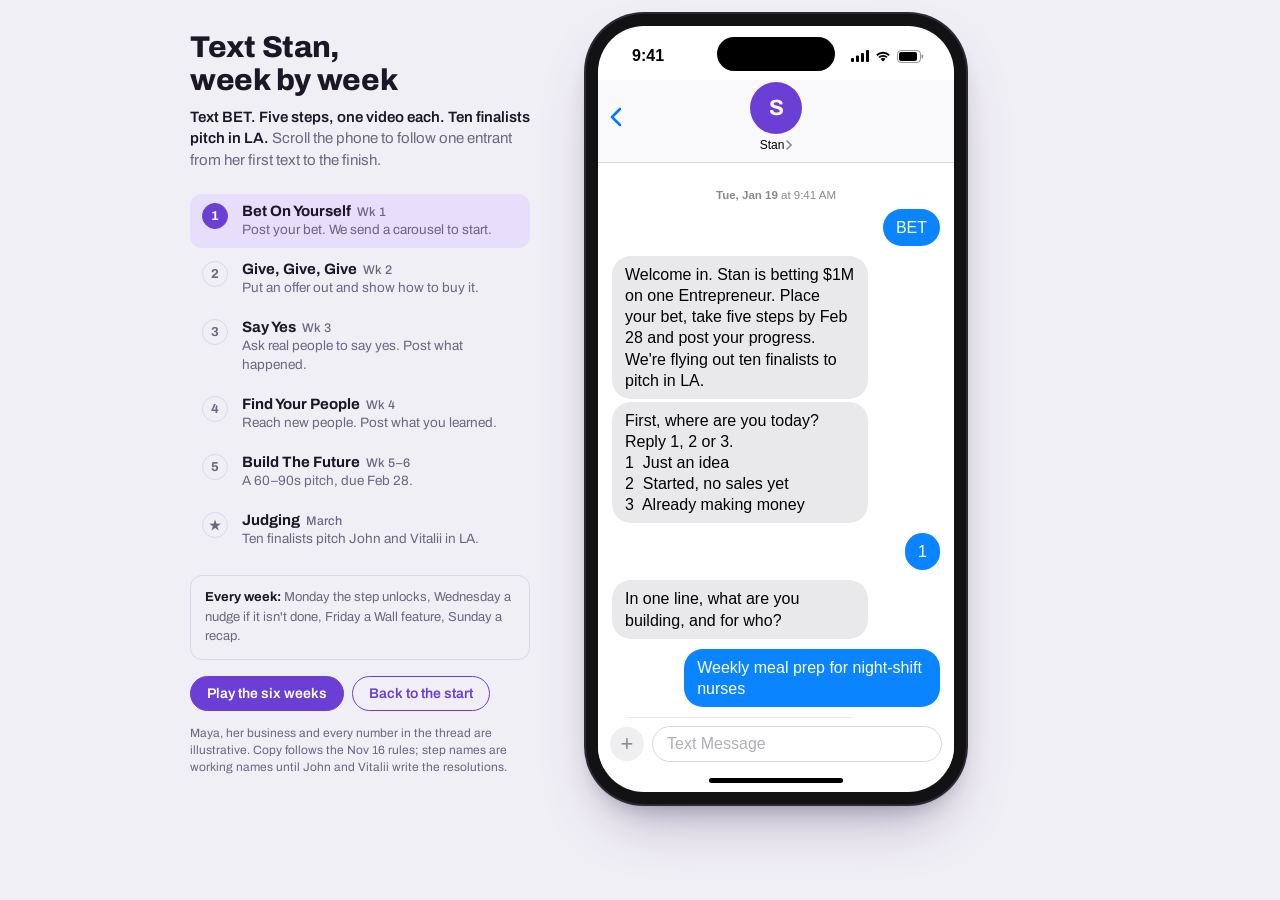
==== text-stan/index.html @ 3413a4aa "Add Text Stan walkthrough preview (view-only) Co-Authored-By: Claude Opus 5.5 <noreply@anthropic.com" ====
<!DOCTYPE html>
<html lang="en">
<head>
<meta charset="utf-8">
<meta name="robots" content="noindex, nofollow">
<meta name="viewport" content="width=device-width, initial-scale=1">
<title>Text Stan Walkthrough</title>
<link rel="preconnect" href="https://fonts.googleapis.com">
<link rel="preconnect" href="https://fonts.gstatic.com" crossorigin>
<link href="https://fonts.googleapis.com/css2?family=Archivo:wght@400;500;600;700;800&display=swap" rel="stylesheet">
<style id="app-css">
:root {
  /* Layout: an edit toolbar on top; below it a quiet rail of the rules on the left and the entrant's phone on the right. The rail tracks the phone's scroll. */
  --bg: #f1eff6;
  --ink: #1b1726;
  --muted: #6c6680;
  --line: #dcd7e8;
  --accent: #6b3fd6;
  --accent-soft: #e7defb;
  --display: "Archivo", "Helvetica Neue", Arial, sans-serif;
  --body: "Archivo", "Helvetica Neue", Arial, sans-serif;
  --ios: -apple-system, BlinkMacSystemFont, "SF Pro Text", "Helvetica Neue", Arial, sans-serif;
  color-scheme: light;
}
* { box-sizing: border-box; }
html, body { height: 100%; margin: 0; }
body { background: var(--bg); color: var(--ink); font-family: var(--body); }
.page { min-height: 100%; display: flex; flex-direction: column; align-items: center; gap: 18px; padding: 14px 16px 24px; }

/* Toolbar */
.toolbar {
  width: 100%; max-width: 900px;
  display: flex; align-items: center; justify-content: space-between; gap: 12px; flex-wrap: wrap;
  padding: 8px 8px 8px 16px;
  background: #fff; border: 1px solid var(--line); border-radius: 14px;
}
.tb-left { display: flex; align-items: baseline; gap: 12px; min-width: 0; flex-wrap: wrap; }
.tb-title { font-weight: 700; font-size: 14px; }
.status { font-size: 13px; color: var(--muted); }
.status.warn { color: #a3580b; }
.status.bad { color: #b42318; }
.status.good { color: #1f7a3f; }
.tb-right { display: flex; gap: 8px; flex-wrap: wrap; }
.tb {
  font: 600 13.5px var(--body);
  border-radius: 999px; padding: 8px 14px;
  border: 1.5px solid var(--accent); background: var(--accent); color: #fff; cursor: pointer;
}
.tb.ghost { background: transparent; color: var(--accent); }
.tb.danger { border-color: #b42318; color: #b42318; background: transparent; }
.tb.danger.arm { background: #b42318; color: #fff; }
.tb:disabled { opacity: .45; cursor: not-allowed; }
.tb:focus-visible { outline: 2px solid var(--ink); outline-offset: 2px; }
.hint {
  width: 100%; max-width: 900px; display: none;
  font-size: 13.5px; line-height: 1.4; color: var(--ink);
  background: var(--accent-soft); border-radius: 12px; padding: 10px 14px;
}
.editing .hint { display: block; }

.wrap {
  display: grid;
  grid-template-columns: minmax(260px, 340px) auto;
  gap: 56px;
  align-items: center;
  max-width: 900px;
  width: 100%;
}

/* Rail */
.rail h1 {
  font-family: var(--display); font-weight: 800; font-size: 30px; line-height: 1.1;
  letter-spacing: -0.01em; margin: 0 0 10px; text-wrap: balance;
}
.rail .lede { color: var(--muted); font-size: 15px; line-height: 1.45; margin: 0 0 22px; }
.rail .lede b { color: var(--ink); font-weight: 600; }
.steps { display: grid; gap: 4px; }
.step {
  cursor: pointer;
  display: grid; grid-template-columns: 30px 1fr; gap: 2px 10px;
  padding: 9px 12px; border-radius: 12px; transition: background .2s;
}
.step:hover { background: rgba(107, 63, 214, .06); }
.step:focus-visible { outline: 2px solid var(--accent); outline-offset: 2px; }
.step .n {
  grid-row: span 2; width: 26px; height: 26px; border-radius: 50%;
  border: 1.5px solid var(--line); color: var(--muted);
  font-size: 13px; font-weight: 700; display: grid; place-items: center;
  font-variant-numeric: tabular-nums; transition: all .2s;
}
.step .t { font-weight: 700; font-size: 15px; }
.step .t small { font-weight: 500; color: var(--muted); font-size: 12.5px; margin-left: 6px; }
.step .d { color: var(--muted); font-size: 13.5px; line-height: 1.35; }
.step.on { background: var(--accent-soft); }
.step.on .n { background: var(--accent); border-color: var(--accent); color: #fff; }
.step.done .n { border-color: var(--accent); color: var(--accent); }
.rhythm {
  margin: 18px 0 0; padding: 12px 14px; border: 1px solid var(--line); border-radius: 12px;
  font-size: 13px; line-height: 1.5; color: var(--muted);
}
.rhythm b { color: var(--ink); }
.controls { display: flex; gap: 8px; margin-top: 16px; }
.controls button {
  font: 600 14px var(--body); border-radius: 999px; padding: 9px 16px;
  border: 1.5px solid var(--accent); background: var(--accent); color: #fff; cursor: pointer;
}
.controls button.ghost { background: transparent; color: var(--accent); }
.controls button:focus-visible { outline: 2px solid var(--ink); outline-offset: 2px; }
.foot { margin-top: 14px; font-size: 12px; color: var(--muted); line-height: 1.4; }

/* Editable text */
.editing [data-edit] {
  outline: 1.5px dashed rgba(107, 63, 214, .5); outline-offset: 2px; border-radius: 4px; cursor: text;
}
.editing [data-edit]:focus { outline: 2px solid var(--accent); }
.editing .step { cursor: default; }
.editing .bubble[data-edit] { outline-offset: 1px; border-radius: 19px; }

/* Phone */
.phone {
  width: 380px;
  height: clamp(560px, calc(100dvh - 110px), 800px);
  border-radius: 58px; background: #121114; padding: 12px;
  box-shadow: 0 0 0 2px #2c2a31, 0 30px 60px -20px rgba(40, 20, 80, .35), 0 12px 24px -12px rgba(0,0,0,.3);
  position: relative;
}
.screen {
  height: 100%; border-radius: 46px; overflow: hidden; background: #fff;
  display: flex; flex-direction: column; font-family: var(--ios); position: relative;
}
.island { position: absolute; top: 11px; left: 50%; transform: translateX(-50%); width: 118px; height: 34px; border-radius: 20px; background: #000; z-index: 5; }
.status-bar { height: 54px; flex: none; display: flex; align-items: center; justify-content: space-between; padding: 6px 30px 0 34px; font-weight: 600; font-size: 16px; color: #000; }
.status-bar .icons { display: flex; gap: 6px; align-items: center; }
.nav { flex: none; display: grid; grid-template-columns: 60px 1fr 60px; align-items: center; padding: 2px 12px 10px; border-bottom: 0.5px solid #d8d8dc; background: rgba(249, 249, 251, .96); }
.nav .back { display: flex; align-items: center; }
.nav .who { display: grid; justify-items: center; gap: 4px; }
.avatar { width: 52px; height: 52px; border-radius: 50%; background: var(--accent); color: #fff; font: 700 22px var(--display); display: grid; place-items: center; }
.nav .name { font-size: 12px; color: #000; display: flex; align-items: center; gap: 2px; }
.thread { flex: 1; overflow-y: auto; padding: 8px 14px 20px; overscroll-behavior: contain; }
.thread::-webkit-scrollbar { width: 0; }
.stamp-row { display: flex; justify-content: center; margin: 18px 0 8px; }
.stamp { text-align: center; font-size: 11.5px; color: #8a8a8e; }
.stamp b { font-weight: 600; }
.row { display: flex; align-items: center; gap: 6px; margin-top: 3px; }
.row.me { justify-content: flex-end; }
.row.gap { margin-top: 10px; }
.bubble {
  max-width: 78%; padding: 8px 13px; border-radius: 19px;
  font-size: 16px; line-height: 1.32; white-space: pre-wrap; overflow-wrap: anywhere;
}
.editing .bubble { max-width: 68%; }
.stan .bubble { background: #e9e9eb; color: #000; }
.me .bubble { background: #0a84ff; color: #fff; }
.stan .bubble a { color: #0a63d1; }
.me .bubble a { color: #fff; }
.bubble a { text-decoration: underline; text-underline-offset: 2px; }
.shot {
  width: 64%; border-radius: 16px; overflow: hidden; border: 0.5px solid #d6d6db;
  background: linear-gradient(160deg, #f6f4fb, #ece8f6); padding: 12px; font-size: 13px; color: #1b1726;
}
.shot .card { background: #fff; border-radius: 12px; padding: 10px 12px; box-shadow: 0 1px 2px rgba(0,0,0,.08); display: grid; gap: 1px; }
.shot .app { font-size: 11px; color: #8a8a8e; text-transform: uppercase; letter-spacing: .04em; margin-bottom: 3px; }
.shot .big { font-weight: 700; font-size: 15px; }
.shot .amt { font-variant-numeric: tabular-nums; margin-top: 2px; }
.tools { display: none; gap: 2px; flex: none; }
.editing .tools { display: flex; }
.tools button {
  width: 24px; height: 24px; border-radius: 50%; border: 1px solid #d8d8dc; background: #fff;
  color: #55505f; font: 600 12px var(--body); cursor: pointer; display: grid; place-items: center; padding: 0;
}
.tools button:hover { border-color: var(--accent); color: var(--accent); }
.tools button:focus-visible { outline: 2px solid var(--accent); outline-offset: 1px; }
.compose { flex: none; display: flex; align-items: center; gap: 8px; padding: 8px 12px 6px; background: #fff; }
.compose .plus { width: 34px; height: 34px; border-radius: 50%; background: #efeff2; color: #8a8a8e; display: grid; place-items: center; font-size: 22px; }
.compose .field { flex: 1; height: 36px; border-radius: 18px; border: 1px solid #d8d8dc; color: #b0b0b5; font-size: 16px; display: flex; align-items: center; padding: 0 14px; }
.homebar { flex: none; height: 24px; display: grid; place-items: center; }
.homebar span { width: 134px; height: 5px; border-radius: 3px; background: #000; }

@media (max-width: 760px) {
  .wrap { grid-template-columns: 1fr; gap: 28px; justify-items: center; }
  .rail { max-width: 420px; }
  .phone { width: min(380px, 100%); height: 720px; }
}
@media (prefers-reduced-motion: reduce) {
  .step, .step .n { transition: none; }
}
</style>
<style>.toolbar,.hint{display:none!important}</style>
</head>
<body>
<template id="shell">
<div class="page" id="page">
  <div class="toolbar" role="toolbar" aria-label="Edit this walkthrough">
    <div class="tb-left"><span class="tb-title">Text Stan Walkthrough</span><span class="status" id="status" aria-live="polite"></span></div>
    <div class="tb-right">
      <button type="button" class="tb danger" id="revert">Revert to Original</button>
      <button type="button" class="tb ghost" id="save">Save Current Changes</button>
      <button type="button" class="tb" id="edit">Edit Text</button>
    </div>
  </div>
  <p class="hint">Click any outlined text, on the phone or in the overview, to change it. Beside each message, ⇄ moves it to the other side, + adds a message below it, and × deletes it. Save Current Changes publishes your edits for everyone who opens this page.</p>
  <main class="wrap">
    <section class="rail" aria-label="How the rules work">
      <h1 id="r-title"></h1>
      <p class="lede"><b id="r-ledeBold"></b> <span id="r-lede"></span></p>
      <div class="steps" id="steps"></div>
      <p class="rhythm"><b id="r-rhythmBold"></b> <span id="r-rhythm"></span></p>
      <div class="controls">
        <button type="button" id="play">Play the six weeks</button>
        <button type="button" class="ghost" id="restart">Back to the start</button>
      </div>
      <p class="foot" id="r-foot"></p>
    </section>
    <div class="phone" aria-label="iPhone showing the Text Stan conversation">
      <div class="screen">
        <div class="island" aria-hidden="true"></div>
        <div class="status-bar" aria-hidden="true">
          <span>9:41</span>
          <span class="icons">
            <svg width="18" height="12" viewBox="0 0 18 12"><rect x="0" y="8" width="3" height="4" rx="1" fill="#000"/><rect x="5" y="5.5" width="3" height="6.5" rx="1" fill="#000"/><rect x="10" y="3" width="3" height="9" rx="1" fill="#000"/><rect x="15" y="0" width="3" height="12" rx="1" fill="#000"/></svg>
            <svg width="16" height="12" viewBox="0 0 16 12"><path d="M8 11.5 5.6 9a3.4 3.4 0 0 1 4.8 0L8 11.5Z" fill="#000"/><path d="M3.4 6.8a6.5 6.5 0 0 1 9.2 0l-1.3 1.3a4.7 4.7 0 0 0-6.6 0L3.4 6.8Z" fill="#000"/><path d="M1.2 4.6a9.6 9.6 0 0 1 13.6 0l-1.3 1.3a7.8 7.8 0 0 0-11 0L1.2 4.6Z" fill="#000"/></svg>
            <svg width="27" height="13" viewBox="0 0 27 13"><rect x=".5" y=".5" width="23" height="12" rx="3.5" fill="none" stroke="#000" opacity=".4"/><rect x="2" y="2" width="18" height="9" rx="2" fill="#000"/><rect x="24.5" y="4.5" width="1.6" height="4" rx=".8" fill="#000" opacity=".4"/></svg>
          </span>
        </div>
        <div class="nav">
          <span class="back" aria-hidden="true"><svg width="12" height="20" viewBox="0 0 12 20"><path d="M10 2 2 10l8 8" fill="none" stroke="#007aff" stroke-width="2.6" stroke-linecap="round" stroke-linejoin="round"/></svg></span>
          <div class="who">
            <div class="avatar" aria-hidden="true">S</div>
            <div class="name">Stan <svg width="6" height="10" viewBox="0 0 6 10" aria-hidden="true"><path d="m1 1 4 4-4 4" fill="none" stroke="#8a8a8e" stroke-width="1.6" stroke-linecap="round"/></svg></div>
          </div>
          <span></span>
        </div>
        <div class="thread" id="thread" tabindex="0" aria-label="Conversation"></div>
        <div class="compose" aria-hidden="true"><span class="plus">+</span><span class="field">Text Message</span></div>
        <div class="homebar" aria-hidden="true"><span></span></div>
      </div>
    </div>
  </main>
</div>
</template>
<script type="application/json" id="original">{"rail":{"title":"Text Stan, week by week","ledeBold":"Text BET. Five steps, one video each. Ten finalists pitch in LA.","lede":" Scroll the phone to follow one entrant from her first text to the finish.","steps":[{"n":"1","name":"Bet On Yourself","wk":"Wk 1","desc":"Post your bet. We send a carousel to start."},{"n":"2","name":"Give, Give, Give","wk":"Wk 2","desc":"Put an offer out and show how to buy it."},{"n":"3","name":"Say Yes","wk":"Wk 3","desc":"Ask real people to say yes. Post what happened."},{"n":"4","name":"Find Your People","wk":"Wk 4","desc":"Reach new people. Post what you learned."},{"n":"5","name":"Build The Future","wk":"Wk 5–6","desc":"A 60–90s pitch, due Feb 28."},{"n":"★","name":"Judging","wk":"March","desc":"Ten finalists pitch John and Vitalii in LA."}],"rhythmBold":"Every week:","rhythm":"Monday the step unlocks, Wednesday a nudge if it isn't done, Friday a Wall feature, Sunday a recap.","foot":"Maya, her business and every number in the thread are illustrative. Copy follows the Nov 16 rules; step names are working names until John and Vitalii write the resolutions."},"thread":[{"stamp":"Tue, Jan 19 at 9:41 AM","step":1},{"me":"BET"},{"stan":"Welcome in. Stan is betting $1M on one Entrepreneur. Place your bet, take five steps by Feb 28 and post your progress. We're flying out ten finalists to pitch in LA."},{"stan":"First, where are you today? Reply 1, 2 or 3.\n1  Just an idea\n2  Started, no sales yet\n3  Already making money"},{"me":"1"},{"stan":"In one line, what are you building, and for who?"},{"me":"Weekly meal prep for night-shift nurses"},{"stan":"Love it. Now place your bet. What's one number you'll hit by Feb 28? Customers, sales or sign-ups all work."},{"me":"20 paying subscribers"},{"stan":"And where's that number today?"},{"me":"0"},{"stan":"Lock in your bet? 0 → 20 paying subscribers by Feb 28."},{"me":"Lock it in"},{"stan":"Bet placed. 0 → 20 paying subscribers by Feb 28. "},{"stan":"Step 1: Bet On Yourself. Post one video: what you're building, your number and why now. Then reply here with the link, and it goes straight onto your Wall card."},{"stan":"Stanley made you a ready-made carousel with your bet on it, so you have something to post right away: stan.com/bet/maya/carousel"},{"stan":"Post on Instagram, X, or LinkedIn for us to verify."},{"stamp":"Tue, Jan 19 at 8:15 PM","step":1},{"me":"instagram.com/reel/maya-bets"},{"stan":"Instagram - well done. Looks like your handle is @maya-bets, is that right?"},{"me":"Thats me"},{"stan":"Connect your Instagram here and we'll track your progress throughout, give you posting ideas, analytics, and even can publish right through Stan.\n\nHere's your link: stan.com/bet/connect"},{"stan":"Once you connect, your video lands on your Wall card and every step after it lands there too."},{"me":"Just connected"},{"stan":"One step closer to building your future. Your bet is live on the Wall: stan.com/bet/maya"},{"stan":"Know someone who should bet on themselves too? Send them stan.com/bet"},{"me":"What can I do for Step 2?"},{"stan":"Good question. I'm here as your broadcast as steps come in, join the community for any other questions:\n\nstan.com/bet/community"},{"stamp":"Sun, Jan 24 at 6:00 PM","step":1},{"stan":"Week 1 recap: 4,812 Entrepreneurs placed a bet, and your card is live on the Wall. Step 2 opens tomorrow."},{"stamp":"Mon, Jan 25 at 9:00 AM","step":2},{"stan":"Step 2: Give, Give, Give. Put an offer out there, new or existing, and post a video that shows people how to buy it."},{"stan":"Stan Store gets you there fast, with a free challenge trial: stan.store/bet. Any tool counts. Live workshop Wednesday at 5pm PT: build your offer in an hour."},{"stamp":"Wed, Jan 27 at 7:02 PM","step":2},{"me":"instagram.com/reel/maya-offer"},{"stan":"Step 2 done. Your offer is on your Wall card. Two down, three to go."},{"stamp":"Fri, Jan 29 at 10:00 AM","step":2},{"stan":"On the Wall this week: Dre in Atlanta went from an idea to 6 preorders in five days. Watch: stan.com/bet/wall"},{"stamp":"Mon, Feb 1 at 9:00 AM","step":3},{"stan":"Step 3: Say Yes. Ask real people to say yes to your offer, then post a video about what happened, whatever they said."},{"stamp":"Wed, Feb 3 at 12:00 PM","step":3},{"stan":"How's Step 3 going? Reply 1 if you've posted, 2 if you're stuck."},{"me":"2"},{"stan":"Most first yeses come from people who already know you. Send your link to 10 nurses you've worked with, today. Tonight's live session is on first sales: stan.com/bet/live"},{"stamp":"Thu, Feb 4 at 11:48 PM","step":3},{"shot":{"app":"Stan Store · now","big":"New subscriber","line":"Weekly meal prep","amt":"$45.00 / week"}},{"me":"FIRST SUBSCRIBER"},{"stan":"That's a yes. Post the moment and send the link here for Step 3."},{"stamp":"Fri, Feb 5 at 8:10 AM","step":3},{"me":"instagram.com/reel/maya-first-yes"},{"stan":"Step 3 done. You're invited into the Bet On Yourself community, where builders help each other through Feb 28: stan.com/bet/community"},{"stamp":"Mon, Feb 8 at 9:00 AM","step":4},{"stan":"Step 4: Find Your People. Reach new people this week with outreach, a collab, a meetup or a launch. Then post a video about what you learned."},{"stamp":"Sun, Feb 14 at 1:00 PM","step":4},{"stan":"Half the country is betting on the game today. You've been betting on yourself for four weeks."},{"me":"Did a collab with a nurses' podcast. 7 new subscribers from it"},{"stan":"That's finding your people. Post what you learned and send the link here."},{"me":"instagram.com/reel/maya-collab"},{"stan":"Step 4 done. Four down, one to go."},{"stamp":"Mon, Feb 15 at 9:00 AM","step":5},{"stan":"Step 5: Build The Future. Post a 60 to 90 second pitch: where you started, what you did, where you landed. Due Sun Feb 28 at 11:59pm PT."},{"stamp":"Sun, Feb 21 at 5:00 PM","step":5},{"stan":"New bets close tonight. You're in. Know someone who should be? stan.com/bet"},{"stamp":"Fri, Feb 26 at 10:00 AM","step":5},{"stan":"Two days left. Your bet was 0 → 20. Where are you now?"},{"me":"14 subscribers"},{"stan":"From 0 to 14 in six weeks. Put that in your pitch and send the link here by Sunday night."},{"stamp":"Sun, Feb 28 at 8:12 PM","step":5},{"me":"instagram.com/reel/maya-pitch"},{"stan":"Step 5 done. All five steps are posted, so you're eligible for judging."},{"stamp":"Mon, Mar 1 at 9:00 AM","step":6},{"stan":"Thank you for betting on yourself. Your five posts stay on the Wall. Reviewers and a panel go through every finisher, and John and Vitalii announce the ten finalists Fri Mar 12."},{"stan":"Whatever happens, keep building with the community: stan.com/bet/community"},{"stamp":"Fri, Mar 12 at 10:00 AM","step":6},{"stan":"The ten are in, and they're flying to LA. The winner is picked live the week of Mar 22. Meet them: stan.com/bet/finalists"}]}</script>
<script type="application/json" id="current">{"rail":{"title":"Text Stan, week by week","ledeBold":"Text BET. Five steps, one video each. Ten finalists pitch in LA.","lede":" Scroll the phone to follow one entrant from her first text to the finish.","steps":[{"n":"1","name":"Bet On Yourself","wk":"Wk 1","desc":"Post your bet. We send a carousel to start."},{"n":"2","name":"Give, Give, Give","wk":"Wk 2","desc":"Put an offer out and show how to buy it."},{"n":"3","name":"Say Yes","wk":"Wk 3","desc":"Ask real people to say yes. Post what happened."},{"n":"4","name":"Find Your People","wk":"Wk 4","desc":"Reach new people. Post what you learned."},{"n":"5","name":"Build The Future","wk":"Wk 5–6","desc":"A 60–90s pitch, due Feb 28."},{"n":"★","name":"Judging","wk":"March","desc":"Ten finalists pitch John and Vitalii in LA."}],"rhythmBold":"Every week:","rhythm":"Monday the step unlocks, Wednesday a nudge if it isn't done, Friday a Wall feature, Sunday a recap.","foot":"Maya, her business and every number in the thread are illustrative. Copy follows the Nov 16 rules; step names are working names until John and Vitalii write the resolutions."},"thread":[{"stamp":"Tue, Jan 19 at 9:41 AM","step":1},{"me":"BET"},{"stan":"Welcome in. Stan is betting $1M on one Entrepreneur. Place your bet, take five steps by Feb 28 and post your progress. We're flying out ten finalists to pitch in LA."},{"stan":"First, where are you today? Reply 1, 2 or 3.\n1  Just an idea\n2  Started, no sales yet\n3  Already making money"},{"me":"1"},{"stan":"In one line, what are you building, and for who?"},{"me":"Weekly meal prep for night-shift nurses"},{"stan":"Love it. Now place your bet. What's one number you'll hit by Feb 28? Customers, sales or sign-ups all work."},{"me":"20 paying subscribers"},{"stan":"And where's that number today?"},{"me":"0"},{"stan":"Lock in your bet? 0 → 20 paying subscribers by Feb 28."},{"me":"Lock it in"},{"stan":"Bet placed. 0 → 20 paying subscribers by Feb 28. "},{"stan":"Step 1: Bet On Yourself. Post one video: what you're building, your number and why now. Then reply here with the link, and it goes straight onto your Wall card."},{"stan":"Stanley made you a ready-made carousel with your bet on it, so you have something to post right away: stan.com/bet/maya/carousel"},{"stan":"Post on Instagram, X, or LinkedIn for us to verify."},{"stamp":"Tue, Jan 19 at 8:15 PM","step":1},{"me":"instagram.com/reel/maya-bets"},{"stan":"Instagram - well done. Looks like your handle is @maya-bets, is that right?"},{"me":"Thats me"},{"stan":"Connect your Instagram here and we'll track your progress throughout, give you posting ideas, analytics, and even can publish right through Stan.\n\nHere's your link: stan.com/bet/connect"},{"stan":"Once you connect, your video lands on your Wall card and every step after it lands there too."},{"me":"Just connected"},{"stan":"One step closer to building your future. Your bet is live on the Wall: stan.com/bet/maya"},{"stan":"Know someone who should bet on themselves too? Send them stan.com/bet"},{"me":"What can I do for Step 2?"},{"stan":"Good question. I'm here as your broadcast as steps come in, join the community for any other questions:\n\nstan.com/bet/community"},{"stamp":"Sun, Jan 24 at 6:00 PM","step":1},{"stan":"Week 1 recap: 4,812 Entrepreneurs placed a bet, and your card is live on the Wall. Step 2 opens tomorrow."},{"stamp":"Mon, Jan 25 at 9:00 AM","step":2},{"stan":"Step 2: Give, Give, Give. Put an offer out there, new or existing, and post a video that shows people how to buy it."},{"stan":"Stan Store gets you there fast, with a free challenge trial: stan.store/bet. Any tool counts. Live workshop Wednesday at 5pm PT: build your offer in an hour."},{"stamp":"Wed, Jan 27 at 7:02 PM","step":2},{"me":"instagram.com/reel/maya-offer"},{"stan":"Step 2 done. Your offer is on your Wall card. Two down, three to go."},{"stamp":"Fri, Jan 29 at 10:00 AM","step":2},{"stan":"On the Wall this week: Dre in Atlanta went from an idea to 6 preorders in five days. Watch: stan.com/bet/wall"},{"stamp":"Mon, Feb 1 at 9:00 AM","step":3},{"stan":"Step 3: Say Yes. Ask real people to say yes to your offer, then post a video about what happened, whatever they said."},{"stamp":"Wed, Feb 3 at 12:00 PM","step":3},{"stan":"How's Step 3 going? Reply 1 if you've posted, 2 if you're stuck."},{"me":"2"},{"stan":"Most first yeses come from people who already know you. Send your link to 10 nurses you've worked with, today. Tonight's live session is on first sales: stan.com/bet/live"},{"stamp":"Thu, Feb 4 at 11:48 PM","step":3},{"shot":{"app":"Stan Store · now","big":"New subscriber","line":"Weekly meal prep","amt":"$45.00 / week"}},{"me":"FIRST SUBSCRIBER"},{"stan":"That's a yes. Post the moment and send the link here for Step 3."},{"stamp":"Fri, Feb 5 at 8:10 AM","step":3},{"me":"instagram.com/reel/maya-first-yes"},{"stan":"Step 3 done. You're invited into the Bet On Yourself community, where builders help each other through Feb 28: stan.com/bet/community"},{"stamp":"Mon, Feb 8 at 9:00 AM","step":4},{"stan":"Step 4: Find Your People. Reach new people this week with outreach, a collab, a meetup or a launch. Then post a video about what you learned."},{"stamp":"Sun, Feb 14 at 1:00 PM","step":4},{"stan":"Half the country is betting on the game today. You've been betting on yourself for four weeks."},{"me":"Did a collab with a nurses' podcast. 7 new subscribers from it"},{"stan":"That's finding your people. Post what you learned and send the link here."},{"me":"instagram.com/reel/maya-collab"},{"stan":"Step 4 done. Four down, one to go."},{"stamp":"Mon, Feb 15 at 9:00 AM","step":5},{"stan":"Step 5: Build The Future. Post a 60 to 90 second pitch: where you started, what you did, where you landed. Due Sun Feb 28 at 11:59pm PT."},{"stamp":"Sun, Feb 21 at 5:00 PM","step":5},{"stan":"New bets close tonight. You're in. Know someone who should be? stan.com/bet"},{"stamp":"Fri, Feb 26 at 10:00 AM","step":5},{"stan":"Two days left. Your bet was 0 → 20. Where are you now?"},{"me":"14 subscribers"},{"stan":"From 0 to 14 in six weeks. Put that in your pitch and send the link here by Sunday night."},{"stamp":"Sun, Feb 28 at 8:12 PM","step":5},{"me":"instagram.com/reel/maya-pitch"},{"stan":"Step 5 done. All five steps are posted, so you're eligible for judging."},{"stamp":"Mon, Mar 1 at 9:00 AM","step":6},{"stan":"Thank you for betting on yourself. Your five posts stay on the Wall. Reviewers and a panel go through every finisher, and John and Vitalii announce the ten finalists Fri Mar 12."},{"stan":"Whatever happens, keep building with the community: stan.com/bet/community"},{"stamp":"Fri, Mar 12 at 10:00 AM","step":6},{"stan":"The ten are in, and they're flying to LA. The winner is picked live the week of Mar 22. Meet them: stan.com/bet/finalists"}]}</script>
<script id="app-js">
(function () {
  "use strict";
  // ---- Source pieces, kept so a save can rebuild this exact page with new text ----
  var HEAD = '<meta charset="utf-8">\n<meta name="viewport" content="width=device-width, initial-scale=1">\n<title>Text Stan Walkthrough</title>\n<link rel="preconnect" href="https://fonts.googleapis.com">\n<link rel="preconnect" href="https://fonts.gstatic.com" crossorigin>\n<link href="https://fonts.googleapis.com/css2?family=Archivo:wght@400;500;600;700;800&display=swap" rel="stylesheet">';
  var CSS = document.getElementById("app-css").textContent;
  var SHELL = document.getElementById("shell").innerHTML;
  var JS = document.getElementById("app-js").textContent;
  var ORIGINAL = JSON.parse(document.getElementById("original").textContent);
  var saved = JSON.parse(document.getElementById("current").textContent);
  var state = clone(saved);

  function clone(o) { return JSON.parse(JSON.stringify(o)); }
  function json(o) { return JSON.stringify(o).replace(/</g, "\\u003c"); }
  function buildDoc(s) {
    return "<!DOCTYPE html>\n<html lang=\"en\">\n<head>\n" + HEAD +
      "\n<style id=\"app-css\">" + CSS + "</style>\n</head>\n<body>\n" +
      "<template id=\"shell\">" + SHELL + "</template>\n" +
      "<script type=\"application/json\" id=\"original\">" + json(ORIGINAL) + "<\/script>\n" +
      "<script type=\"application/json\" id=\"current\">" + json(s) + "<\/script>\n" +
      "<script id=\"app-js\">" + JS + "<\/script>\n</body>\n</html>\n";
  }

  // ---- Mount ----
  document.body.appendChild(document.getElementById("shell").content.cloneNode(true));
  var page = document.getElementById("page");
  var thread = document.getElementById("thread");
  var stepsEl = document.getElementById("steps");
  var statusEl = document.getElementById("status");
  var editBtn = document.getElementById("edit");
  var saveBtn = document.getElementById("save");
  var revertBtn = document.getElementById("revert");
  var playBtn = document.getElementById("play");
  var editing = false, dirty = false, api = null, apiChecked = false;
  var reduce = window.matchMedia && window.matchMedia("(prefers-reduced-motion: reduce)").matches;

  function setStatus(text, kind) {
    statusEl.textContent = text;
    statusEl.className = "status" + (kind ? " " + kind : "");
  }
  function markDirty() {
    dirty = true;
    setStatus("Unsaved changes", "warn");
    updateButtons();
  }
  function sameAsOriginal() { return JSON.stringify(state) === JSON.stringify(ORIGINAL); }
  function updateButtons() {
    saveBtn.disabled = !dirty;
    revertBtn.disabled = sameAsOriginal() && JSON.stringify(saved) === JSON.stringify(ORIGINAL);
  }

  // Make a node editable, writing its text back through set()
  function bindEdit(node, get, set) {
    node.textContent = get();
    node.setAttribute("data-edit", "");
    if (editing) {
      try { node.contentEditable = "plaintext-only"; } catch (e) { node.contentEditable = "true"; }
      if (node.contentEditable !== "plaintext-only") node.contentEditable = "true";
      node.spellcheck = true;
      node.addEventListener("input", function () {
        set(node.innerText.replace(/\n$/, ""));
        markDirty();
      });
      node.addEventListener("keydown", function (e) {
        if (e.key === "Escape") node.blur();
        e.stopPropagation();
      });
      node.addEventListener("click", function (e) { e.stopPropagation(); });
    }
  }

  var linkRe = /((?:stan\.com|stan\.store|instagram\.com|tiktok\.com)\/[^\s]*[^\s.,])/g;
  function addLinked(el, text) {
    var last = 0, m;
    linkRe.lastIndex = 0;
    while ((m = linkRe.exec(text))) {
      if (m.index > last) el.appendChild(document.createTextNode(text.slice(last, m.index)));
      var a = document.createElement("a");
      a.textContent = m[1];
      a.href = "#";
      a.addEventListener("click", function (e) { e.preventDefault(); });
      el.appendChild(a);
      last = m.index + m[1].length;
    }
    if (last < text.length) el.appendChild(document.createTextNode(text.slice(last)));
  }

  // ---- Rail ----
  function renderRail() {
    var r = state.rail;
    [["r-title", "title"], ["r-ledeBold", "ledeBold"], ["r-lede", "lede"], ["r-rhythmBold", "rhythmBold"], ["r-rhythm", "rhythm"], ["r-foot", "foot"]].forEach(function (p) {
      var old = document.getElementById(p[0]);
      var node = old.cloneNode(false);
      old.parentNode.replaceChild(node, old);
      bindEdit(node, function () { return r[p[1]]; }, function (v) { r[p[1]] = v; });
    });
    stepsEl.innerHTML = "";
    r.steps.forEach(function (s, i) {
      var row = document.createElement("div");
      row.className = "step";
      row.dataset.step = i + 1;
      row.tabIndex = 0;
      row.setAttribute("role", "button");
      var n = document.createElement("span"); n.className = "n"; n.textContent = s.n;
      var t = document.createElement("span"); t.className = "t";
      var name = document.createElement("span");
      var wk = document.createElement("small");
      t.appendChild(name); t.appendChild(wk);
      var d = document.createElement("span"); d.className = "d";
      bindEdit(name, function () { return s.name; }, function (v) { s.name = v; });
      bindEdit(wk, function () { return s.wk; }, function (v) { s.wk = v; });
      bindEdit(d, function () { return s.desc; }, function (v) { s.desc = v; });
      row.appendChild(n); row.appendChild(t); row.appendChild(d);
      function go() { if (!editing) jumpTo(i + 1); }
      row.addEventListener("click", go);
      row.addEventListener("keydown", function (e) { if (e.key === "Enter" || e.key === " ") { e.preventDefault(); go(); } });
      stepsEl.appendChild(row);
    });
  }

  // ---- Thread ----
  function toolButton(label, title, fn) {
    var b = document.createElement("button");
    b.type = "button"; b.textContent = label; b.title = title; b.setAttribute("aria-label", title);
    b.addEventListener("click", function (e) { e.stopPropagation(); fn(); });
    return b;
  }
  function renderThread(focusIndex) {
    var keep = thread.scrollTop;
    thread.innerHTML = "";
    var prev = null;
    state.thread.forEach(function (item, i) {
      if (item.stamp !== undefined) {
        var sr = document.createElement("div");
        sr.className = "stamp-row";
        var s = document.createElement("div");
        s.className = "stamp";
        s.dataset.step = item.step || "";
        if (editing) {
          bindEdit(s, function () { return item.stamp; }, function (v) { item.stamp = v; });
        } else {
          var parts = item.stamp.split(" at ");
          var b = document.createElement("b");
          b.textContent = parts[0];
          s.appendChild(b);
          if (parts.length > 1) s.appendChild(document.createTextNode(" at " + parts.slice(1).join(" at ")));
        }
        sr.appendChild(s);
        thread.appendChild(sr);
        prev = null;
        return;
      }
      var who = item.shot ? "me" : (item.stan !== undefined ? "stan" : "me");
      var row = document.createElement("div");
      row.className = "row " + who + (prev && prev !== who ? " gap" : "");
      var body;
      if (item.shot) {
        body = document.createElement("div");
        body.className = "shot";
        body.setAttribute("role", "img");
        body.setAttribute("aria-label", "Screenshot: " + item.shot.big + ", " + item.shot.amt);
        var card = document.createElement("div"); card.className = "card";
        ["app", "big", "line", "amt"].forEach(function (k) {
          var f = document.createElement("div"); f.className = k;
          bindEdit(f, function () { return item.shot[k]; }, function (v) { item.shot[k] = v; });
          card.appendChild(f);
        });
        body.appendChild(card);
      } else {
        body = document.createElement("div");
        body.className = "bubble";
        var key = who;
        if (editing) {
          bindEdit(body, function () { return item[key]; }, function (v) { item[key] = v; });
        } else {
          addLinked(body, item[key]);
        }
      }
      var tools = document.createElement("span");
      tools.className = "tools";
      if (!item.shot) {
        tools.appendChild(toolButton("⇄", "Move to the other side", function () {
          if (item.stan !== undefined) { item.me = item.stan; delete item.stan; } else { item.stan = item.me; delete item.me; }
          markDirty(); renderThread();
        }));
      }
      tools.appendChild(toolButton("+", "Add a message below", function () {
        var n = {}; n[who === "stan" ? "stan" : "me"] = "New message";
        state.thread.splice(i + 1, 0, n);
        markDirty(); renderThread(i + 1);
      }));
      tools.appendChild(toolButton("×", "Delete this message", function () {
        state.thread.splice(i, 1);
        markDirty(); renderThread();
      }));
      if (who === "me") { row.appendChild(tools); row.appendChild(body); }
      else { row.appendChild(body); row.appendChild(tools); }
      if (focusIndex === i) row.dataset.focus = "1";
      thread.appendChild(row);
      prev = who;
    });
    thread.scrollTop = keep;
    var f = thread.querySelector('[data-focus="1"] .bubble');
    if (f) {
      f.focus();
      try { var range = document.createRange(); range.selectNodeContents(f); var sel = window.getSelection(); sel.removeAllRanges(); sel.addRange(range); } catch (e) {}
    }
    setActive();
  }

  // ---- Rail sync with the phone ----
  function stamps() { return Array.prototype.slice.call(thread.querySelectorAll(".stamp")).filter(function (s) { return s.dataset.step; }); }
  function setActive() {
    var top = thread.scrollTop + 140, step = 1;
    stamps().forEach(function (s) { if (s.parentNode.offsetTop <= top) step = +s.dataset.step; });
    if (thread.scrollTop + thread.clientHeight >= thread.scrollHeight - 4) step = state.rail.steps.length;
    Array.prototype.forEach.call(stepsEl.children, function (b) {
      var n = +b.dataset.step;
      b.classList.toggle("on", n === step);
      b.classList.toggle("done", n < step);
    });
  }
  function jumpTo(step) {
    stopPlay();
    var t = stamps().filter(function (s) { return +s.dataset.step === step; })[0];
    if (t) thread.scrollTo({ top: t.parentNode.offsetTop - 8, behavior: reduce ? "auto" : "smooth" });
  }
  thread.addEventListener("scroll", setActive, { passive: true });

  // ---- Play ----
  var playing = false, raf = null, lastT = 0;
  function tick(t) {
    if (!playing) return;
    var dt = lastT ? (t - lastT) : 16;
    lastT = t;
    thread.scrollTop += dt * 0.06;
    if (thread.scrollTop + thread.clientHeight >= thread.scrollHeight - 1) { stopPlay(); return; }
    raf = requestAnimationFrame(tick);
  }
  function startPlay() {
    if (thread.scrollTop + thread.clientHeight >= thread.scrollHeight - 1) thread.scrollTop = 0;
    playing = true; lastT = 0;
    playBtn.textContent = "Pause";
    if (reduce) {
      var next = stamps().filter(function (s) { return s.parentNode.offsetTop > thread.scrollTop + 10; })[0];
      thread.scrollTop = next ? next.parentNode.offsetTop - 8 : thread.scrollHeight;
      stopPlay();
      return;
    }
    raf = requestAnimationFrame(tick);
  }
  function stopPlay() {
    playing = false;
    if (raf) cancelAnimationFrame(raf);
    playBtn.textContent = reduce ? "Next moment" : "Play the six weeks";
  }
  playBtn.addEventListener("click", function () { playing ? stopPlay() : startPlay(); });
  document.getElementById("restart").addEventListener("click", function () { stopPlay(); thread.scrollTop = 0; setActive(); });
  ["wheel", "touchstart", "pointerdown", "keydown"].forEach(function (ev) {
    thread.addEventListener(ev, function () { if (playing) stopPlay(); }, { passive: true });
  });

  // ---- Edit, save, revert ----
  function renderAll() { renderRail(); renderThread(); }
  editBtn.addEventListener("click", function () {
    stopPlay();
    editing = !editing;
    page.classList.toggle("editing", editing);
    editBtn.textContent = editing ? "Done Editing" : "Edit Text";
    renderAll();
    if (!dirty) setStatus(editing ? "Editing" : "");
  });

  function getApi() {
    if (apiChecked) return Promise.resolve(api);
    if (!window.claude || typeof window.claude.use !== "function") return Promise.resolve(null);
    return window.claude.use("artifact").then(function (a) { api = a; apiChecked = true; return a; }, function () { apiChecked = true; return null; });
  }
  function explain(err) {
    var code = (err && (err.code || err.name || err.message)) || "";
    if (/conflict/i.test(code)) return ["Someone else saved at the same time. The page has reloaded to their version, so make your edit again.", "bad"];
    if (/not_granted|not_writer|permission|forbidden/i.test(code)) return ["You can view this page, but only its owner can save changes.", "bad"];
    return ["Couldn't save (" + code + "). Your edits are still on screen; try Save again.", "bad"];
  }
  function publish(s, doneText) {
    saveBtn.disabled = true; revertBtn.disabled = true;
    setStatus("Saving…");
    return getApi().then(function (a) {
      if (!a) {
        setStatus("Saving isn't available in this view. Open the page on claude.ai to save.", "bad");
        updateButtons();
        return;
      }
      return a.publish(buildDoc(s)).then(function () {
        saved = clone(s); dirty = false;
        setStatus(doneText, "good");
        updateButtons();
      });
    }).catch(function (err) {
      var e = explain(err);
      setStatus(e[0], e[1]);
      updateButtons();
    });
  }
  saveBtn.addEventListener("click", function () {
    if (document.activeElement && document.activeElement.blur) document.activeElement.blur();
    publish(state, "Saved. Everyone who opens this page now sees this version.");
  });

  var armTimer = null;
  revertBtn.addEventListener("click", function () {
    if (!revertBtn.classList.contains("arm")) {
      revertBtn.classList.add("arm");
      revertBtn.textContent = "Click again to revert";
      armTimer = setTimeout(function () { revertBtn.classList.remove("arm"); revertBtn.textContent = "Revert to Original"; }, 4000);
      return;
    }
    clearTimeout(armTimer);
    revertBtn.classList.remove("arm");
    revertBtn.textContent = "Revert to Original";
    state = clone(ORIGINAL);
    renderAll();
    dirty = true;
    publish(state, "Reverted to the original draft and saved.");
  });

  renderAll();
  updateButtons();
  setStatus(JSON.stringify(saved) === JSON.stringify(ORIGINAL) ? "Original draft" : "Showing saved edits");
  stopPlay();
})();
</script>
</body>
</html>
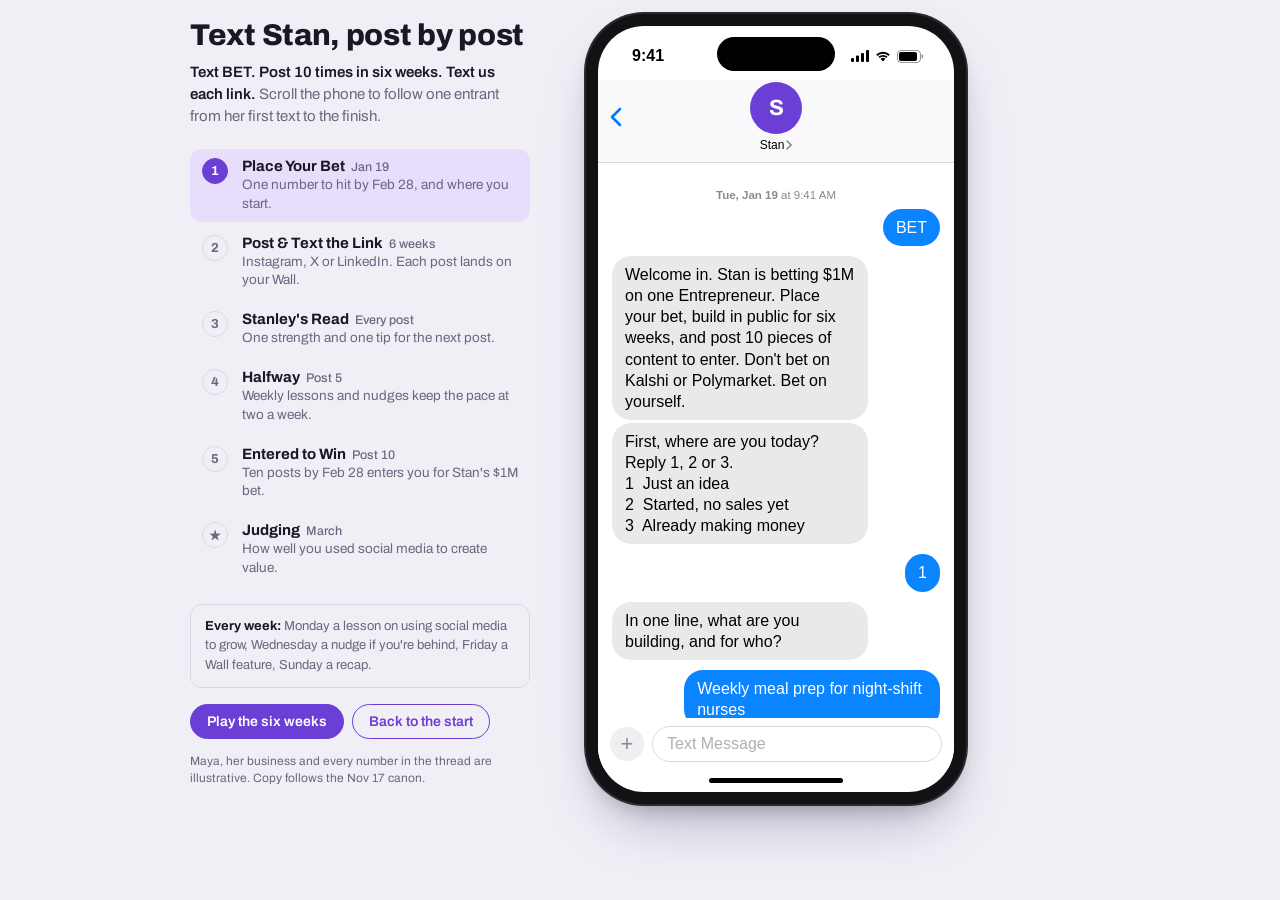
==== commit ae418c2e: "Update Text Stan preview to the 10-post, $1M version Co-Authored-By: Claude Opus 5.5 <noreply@anthro" ====
--- a/text-stan/index.html
+++ b/text-stan/index.html
@@ -238,8 +238,8 @@
   </main>
 </div>
 </template>
-<script type="application/json" id="original">{"rail":{"title":"Text Stan, week by week","ledeBold":"Text BET. Five steps, one video each. Ten finalists pitch in LA.","lede":" Scroll the phone to follow one entrant from her first text to the finish.","steps":[{"n":"1","name":"Bet On Yourself","wk":"Wk 1","desc":"Post your bet. We send a carousel to start."},{"n":"2","name":"Give, Give, Give","wk":"Wk 2","desc":"Put an offer out and show how to buy it."},{"n":"3","name":"Say Yes","wk":"Wk 3","desc":"Ask real people to say yes. Post what happened."},{"n":"4","name":"Find Your People","wk":"Wk 4","desc":"Reach new people. Post what you learned."},{"n":"5","name":"Build The Future","wk":"Wk 5–6","desc":"A 60–90s pitch, due Feb 28."},{"n":"★","name":"Judging","wk":"March","desc":"Ten finalists pitch John and Vitalii in LA."}],"rhythmBold":"Every week:","rhythm":"Monday the step unlocks, Wednesday a nudge if it isn't done, Friday a Wall feature, Sunday a recap.","foot":"Maya, her business and every number in the thread are illustrative. Copy follows the Nov 16 rules; step names are working names until John and Vitalii write the resolutions."},"thread":[{"stamp":"Tue, Jan 19 at 9:41 AM","step":1},{"me":"BET"},{"stan":"Welcome in. Stan is betting $1M on one Entrepreneur. Place your bet, take five steps by Feb 28 and post your progress. We're flying out ten finalists to pitch in LA."},{"stan":"First, where are you today? Reply 1, 2 or 3.\n1  Just an idea\n2  Started, no sales yet\n3  Already making money"},{"me":"1"},{"stan":"In one line, what are you building, and for who?"},{"me":"Weekly meal prep for night-shift nurses"},{"stan":"Love it. Now place your bet. What's one number you'll hit by Feb 28? Customers, sales or sign-ups all work."},{"me":"20 paying subscribers"},{"stan":"And where's that number today?"},{"me":"0"},{"stan":"Lock in your bet? 0 → 20 paying subscribers by Feb 28."},{"me":"Lock it in"},{"stan":"Bet placed. 0 → 20 paying subscribers by Feb 28. "},{"stan":"Step 1: Bet On Yourself. Post one video: what you're building, your number and why now. Then reply here with the link, and it goes straight onto your Wall card."},{"stan":"Stanley made you a ready-made carousel with your bet on it, so you have something to post right away: stan.com/bet/maya/carousel"},{"stan":"Post on Instagram, X, or LinkedIn for us to verify."},{"stamp":"Tue, Jan 19 at 8:15 PM","step":1},{"me":"instagram.com/reel/maya-bets"},{"stan":"Instagram - well done. Looks like your handle is @maya-bets, is that right?"},{"me":"Thats me"},{"stan":"Connect your Instagram here and we'll track your progress throughout, give you posting ideas, analytics, and even can publish right through Stan.\n\nHere's your link: stan.com/bet/connect"},{"stan":"Once you connect, your video lands on your Wall card and every step after it lands there too."},{"me":"Just connected"},{"stan":"One step closer to building your future. Your bet is live on the Wall: stan.com/bet/maya"},{"stan":"Know someone who should bet on themselves too? Send them stan.com/bet"},{"me":"What can I do for Step 2?"},{"stan":"Good question. I'm here as your broadcast as steps come in, join the community for any other questions:\n\nstan.com/bet/community"},{"stamp":"Sun, Jan 24 at 6:00 PM","step":1},{"stan":"Week 1 recap: 4,812 Entrepreneurs placed a bet, and your card is live on the Wall. Step 2 opens tomorrow."},{"stamp":"Mon, Jan 25 at 9:00 AM","step":2},{"stan":"Step 2: Give, Give, Give. Put an offer out there, new or existing, and post a video that shows people how to buy it."},{"stan":"Stan Store gets you there fast, with a free challenge trial: stan.store/bet. Any tool counts. Live workshop Wednesday at 5pm PT: build your offer in an hour."},{"stamp":"Wed, Jan 27 at 7:02 PM","step":2},{"me":"instagram.com/reel/maya-offer"},{"stan":"Step 2 done. Your offer is on your Wall card. Two down, three to go."},{"stamp":"Fri, Jan 29 at 10:00 AM","step":2},{"stan":"On the Wall this week: Dre in Atlanta went from an idea to 6 preorders in five days. Watch: stan.com/bet/wall"},{"stamp":"Mon, Feb 1 at 9:00 AM","step":3},{"stan":"Step 3: Say Yes. Ask real people to say yes to your offer, then post a video about what happened, whatever they said."},{"stamp":"Wed, Feb 3 at 12:00 PM","step":3},{"stan":"How's Step 3 going? Reply 1 if you've posted, 2 if you're stuck."},{"me":"2"},{"stan":"Most first yeses come from people who already know you. Send your link to 10 nurses you've worked with, today. Tonight's live session is on first sales: stan.com/bet/live"},{"stamp":"Thu, Feb 4 at 11:48 PM","step":3},{"shot":{"app":"Stan Store · now","big":"New subscriber","line":"Weekly meal prep","amt":"$45.00 / week"}},{"me":"FIRST SUBSCRIBER"},{"stan":"That's a yes. Post the moment and send the link here for Step 3."},{"stamp":"Fri, Feb 5 at 8:10 AM","step":3},{"me":"instagram.com/reel/maya-first-yes"},{"stan":"Step 3 done. You're invited into the Bet On Yourself community, where builders help each other through Feb 28: stan.com/bet/community"},{"stamp":"Mon, Feb 8 at 9:00 AM","step":4},{"stan":"Step 4: Find Your People. Reach new people this week with outreach, a collab, a meetup or a launch. Then post a video about what you learned."},{"stamp":"Sun, Feb 14 at 1:00 PM","step":4},{"stan":"Half the country is betting on the game today. You've been betting on yourself for four weeks."},{"me":"Did a collab with a nurses' podcast. 7 new subscribers from it"},{"stan":"That's finding your people. Post what you learned and send the link here."},{"me":"instagram.com/reel/maya-collab"},{"stan":"Step 4 done. Four down, one to go."},{"stamp":"Mon, Feb 15 at 9:00 AM","step":5},{"stan":"Step 5: Build The Future. Post a 60 to 90 second pitch: where you started, what you did, where you landed. Due Sun Feb 28 at 11:59pm PT."},{"stamp":"Sun, Feb 21 at 5:00 PM","step":5},{"stan":"New bets close tonight. You're in. Know someone who should be? stan.com/bet"},{"stamp":"Fri, Feb 26 at 10:00 AM","step":5},{"stan":"Two days left. Your bet was 0 → 20. Where are you now?"},{"me":"14 subscribers"},{"stan":"From 0 to 14 in six weeks. Put that in your pitch and send the link here by Sunday night."},{"stamp":"Sun, Feb 28 at 8:12 PM","step":5},{"me":"instagram.com/reel/maya-pitch"},{"stan":"Step 5 done. All five steps are posted, so you're eligible for judging."},{"stamp":"Mon, Mar 1 at 9:00 AM","step":6},{"stan":"Thank you for betting on yourself. Your five posts stay on the Wall. Reviewers and a panel go through every finisher, and John and Vitalii announce the ten finalists Fri Mar 12."},{"stan":"Whatever happens, keep building with the community: stan.com/bet/community"},{"stamp":"Fri, Mar 12 at 10:00 AM","step":6},{"stan":"The ten are in, and they're flying to LA. The winner is picked live the week of Mar 22. Meet them: stan.com/bet/finalists"}]}</script>
-<script type="application/json" id="current">{"rail":{"title":"Text Stan, week by week","ledeBold":"Text BET. Five steps, one video each. Ten finalists pitch in LA.","lede":" Scroll the phone to follow one entrant from her first text to the finish.","steps":[{"n":"1","name":"Bet On Yourself","wk":"Wk 1","desc":"Post your bet. We send a carousel to start."},{"n":"2","name":"Give, Give, Give","wk":"Wk 2","desc":"Put an offer out and show how to buy it."},{"n":"3","name":"Say Yes","wk":"Wk 3","desc":"Ask real people to say yes. Post what happened."},{"n":"4","name":"Find Your People","wk":"Wk 4","desc":"Reach new people. Post what you learned."},{"n":"5","name":"Build The Future","wk":"Wk 5–6","desc":"A 60–90s pitch, due Feb 28."},{"n":"★","name":"Judging","wk":"March","desc":"Ten finalists pitch John and Vitalii in LA."}],"rhythmBold":"Every week:","rhythm":"Monday the step unlocks, Wednesday a nudge if it isn't done, Friday a Wall feature, Sunday a recap.","foot":"Maya, her business and every number in the thread are illustrative. Copy follows the Nov 16 rules; step names are working names until John and Vitalii write the resolutions."},"thread":[{"stamp":"Tue, Jan 19 at 9:41 AM","step":1},{"me":"BET"},{"stan":"Welcome in. Stan is betting $1M on one Entrepreneur. Place your bet, take five steps by Feb 28 and post your progress. We're flying out ten finalists to pitch in LA."},{"stan":"First, where are you today? Reply 1, 2 or 3.\n1  Just an idea\n2  Started, no sales yet\n3  Already making money"},{"me":"1"},{"stan":"In one line, what are you building, and for who?"},{"me":"Weekly meal prep for night-shift nurses"},{"stan":"Love it. Now place your bet. What's one number you'll hit by Feb 28? Customers, sales or sign-ups all work."},{"me":"20 paying subscribers"},{"stan":"And where's that number today?"},{"me":"0"},{"stan":"Lock in your bet? 0 → 20 paying subscribers by Feb 28."},{"me":"Lock it in"},{"stan":"Bet placed. 0 → 20 paying subscribers by Feb 28. "},{"stan":"Step 1: Bet On Yourself. Post one video: what you're building, your number and why now. Then reply here with the link, and it goes straight onto your Wall card."},{"stan":"Stanley made you a ready-made carousel with your bet on it, so you have something to post right away: stan.com/bet/maya/carousel"},{"stan":"Post on Instagram, X, or LinkedIn for us to verify."},{"stamp":"Tue, Jan 19 at 8:15 PM","step":1},{"me":"instagram.com/reel/maya-bets"},{"stan":"Instagram - well done. Looks like your handle is @maya-bets, is that right?"},{"me":"Thats me"},{"stan":"Connect your Instagram here and we'll track your progress throughout, give you posting ideas, analytics, and even can publish right through Stan.\n\nHere's your link: stan.com/bet/connect"},{"stan":"Once you connect, your video lands on your Wall card and every step after it lands there too."},{"me":"Just connected"},{"stan":"One step closer to building your future. Your bet is live on the Wall: stan.com/bet/maya"},{"stan":"Know someone who should bet on themselves too? Send them stan.com/bet"},{"me":"What can I do for Step 2?"},{"stan":"Good question. I'm here as your broadcast as steps come in, join the community for any other questions:\n\nstan.com/bet/community"},{"stamp":"Sun, Jan 24 at 6:00 PM","step":1},{"stan":"Week 1 recap: 4,812 Entrepreneurs placed a bet, and your card is live on the Wall. Step 2 opens tomorrow."},{"stamp":"Mon, Jan 25 at 9:00 AM","step":2},{"stan":"Step 2: Give, Give, Give. Put an offer out there, new or existing, and post a video that shows people how to buy it."},{"stan":"Stan Store gets you there fast, with a free challenge trial: stan.store/bet. Any tool counts. Live workshop Wednesday at 5pm PT: build your offer in an hour."},{"stamp":"Wed, Jan 27 at 7:02 PM","step":2},{"me":"instagram.com/reel/maya-offer"},{"stan":"Step 2 done. Your offer is on your Wall card. Two down, three to go."},{"stamp":"Fri, Jan 29 at 10:00 AM","step":2},{"stan":"On the Wall this week: Dre in Atlanta went from an idea to 6 preorders in five days. Watch: stan.com/bet/wall"},{"stamp":"Mon, Feb 1 at 9:00 AM","step":3},{"stan":"Step 3: Say Yes. Ask real people to say yes to your offer, then post a video about what happened, whatever they said."},{"stamp":"Wed, Feb 3 at 12:00 PM","step":3},{"stan":"How's Step 3 going? Reply 1 if you've posted, 2 if you're stuck."},{"me":"2"},{"stan":"Most first yeses come from people who already know you. Send your link to 10 nurses you've worked with, today. Tonight's live session is on first sales: stan.com/bet/live"},{"stamp":"Thu, Feb 4 at 11:48 PM","step":3},{"shot":{"app":"Stan Store · now","big":"New subscriber","line":"Weekly meal prep","amt":"$45.00 / week"}},{"me":"FIRST SUBSCRIBER"},{"stan":"That's a yes. Post the moment and send the link here for Step 3."},{"stamp":"Fri, Feb 5 at 8:10 AM","step":3},{"me":"instagram.com/reel/maya-first-yes"},{"stan":"Step 3 done. You're invited into the Bet On Yourself community, where builders help each other through Feb 28: stan.com/bet/community"},{"stamp":"Mon, Feb 8 at 9:00 AM","step":4},{"stan":"Step 4: Find Your People. Reach new people this week with outreach, a collab, a meetup or a launch. Then post a video about what you learned."},{"stamp":"Sun, Feb 14 at 1:00 PM","step":4},{"stan":"Half the country is betting on the game today. You've been betting on yourself for four weeks."},{"me":"Did a collab with a nurses' podcast. 7 new subscribers from it"},{"stan":"That's finding your people. Post what you learned and send the link here."},{"me":"instagram.com/reel/maya-collab"},{"stan":"Step 4 done. Four down, one to go."},{"stamp":"Mon, Feb 15 at 9:00 AM","step":5},{"stan":"Step 5: Build The Future. Post a 60 to 90 second pitch: where you started, what you did, where you landed. Due Sun Feb 28 at 11:59pm PT."},{"stamp":"Sun, Feb 21 at 5:00 PM","step":5},{"stan":"New bets close tonight. You're in. Know someone who should be? stan.com/bet"},{"stamp":"Fri, Feb 26 at 10:00 AM","step":5},{"stan":"Two days left. Your bet was 0 → 20. Where are you now?"},{"me":"14 subscribers"},{"stan":"From 0 to 14 in six weeks. Put that in your pitch and send the link here by Sunday night."},{"stamp":"Sun, Feb 28 at 8:12 PM","step":5},{"me":"instagram.com/reel/maya-pitch"},{"stan":"Step 5 done. All five steps are posted, so you're eligible for judging."},{"stamp":"Mon, Mar 1 at 9:00 AM","step":6},{"stan":"Thank you for betting on yourself. Your five posts stay on the Wall. Reviewers and a panel go through every finisher, and John and Vitalii announce the ten finalists Fri Mar 12."},{"stan":"Whatever happens, keep building with the community: stan.com/bet/community"},{"stamp":"Fri, Mar 12 at 10:00 AM","step":6},{"stan":"The ten are in, and they're flying to LA. The winner is picked live the week of Mar 22. Meet them: stan.com/bet/finalists"}]}</script>
+<script type="application/json" id="original">{"rail":{"title":"Text Stan, post by post","ledeBold":"Text BET. Post 10 times in six weeks. Text us each link.","lede":" Scroll the phone to follow one entrant from her first text to the finish.","steps":[{"n":"1","name":"Place Your Bet","wk":"Jan 19","desc":"One number to hit by Feb 28, and where you start."},{"n":"2","name":"Post & Text the Link","wk":"6 weeks","desc":"Instagram, X or LinkedIn. Each post lands on your Wall."},{"n":"3","name":"Stanley's Read","wk":"Every post","desc":"One strength and one tip for the next post."},{"n":"4","name":"Halfway","wk":"Post 5","desc":"Weekly lessons and nudges keep the pace at two a week."},{"n":"5","name":"Entered to Win","wk":"Post 10","desc":"Ten posts by Feb 28 enters you for Stan's $1M bet."},{"n":"★","name":"Judging","wk":"March","desc":"How well you used social media to create value."}],"rhythmBold":"Every week:","rhythm":"Monday a lesson on using social media to grow, Wednesday a nudge if you're behind, Friday a Wall feature, Sunday a recap.","foot":"Maya, her business and every number in the thread are illustrative. Copy follows the Nov 17 canon."},"thread":[{"stamp":"Tue, Jan 19 at 9:41 AM","step":1},{"me":"BET"},{"stan":"Welcome in. Stan is betting $1M on one Entrepreneur. Place your bet, build in public for six weeks, and post 10 pieces of content to enter. Don't bet on Kalshi or Polymarket. Bet on yourself."},{"stan":"First, where are you today? Reply 1, 2 or 3.\n1  Just an idea\n2  Started, no sales yet\n3  Already making money"},{"me":"1"},{"stan":"In one line, what are you building, and for who?"},{"me":"Weekly meal prep for night-shift nurses"},{"stan":"Love it. Now place your bet. What's one number you'll hit by Feb 28? Customers, sales, followers or sign-ups all work."},{"me":"20 paying subscribers"},{"stan":"And where's that number today?"},{"me":"0"},{"stan":"Lock in your bet? 0 → 20 paying subscribers by Feb 28."},{"me":"Lock it in"},{"stan":"Bet placed. 0 → 20 paying subscribers by Feb 28. "},{"stan":"Here's how it works: post about building toward your bet on Instagram, X or LinkedIn, and text each link here. Ten posts by Feb 28 enters you to win. Every post goes on your Wall card at stan.com."},{"stan":"Start with the bet itself: what you're building, your number and why now. Reply with the link when it's up."},{"stamp":"Tue, Jan 19 at 8:15 PM","step":2},{"me":"instagram.com/reel/maya-bets"},{"stan":"Instagram - well done. Looks like your handle is @maya-bets, is that right?"},{"me":"Thats me"},{"stan":"Connect your Instagram here and we'll track your progress throughout, give you posting ideas, analytics, and even can publish right through Stan.\n\nHere's your link: stan.com/bet/connect"},{"stan":"Once you connect, your posts land on your Wall card automatically."},{"me":"Just connected"},{"stan":"One step closer to building your future. Post 1 of 10 is live on the Wall: stan.com/bet/maya"},{"stamp":"Tue, Jan 19 at 8:16 PM","step":3},{"stan":"Stanley's take: you showed a real number. Next time, try this: end with one clear ask, like a link or a DM. Full breakdown: stan.com/bet/maya"},{"me":"What should I post next?"},{"stan":"Post the problem your customer has, in their words. Reply IDEA any time for another one."},{"stamp":"Thu, Jan 21 at 7:30 PM","step":3},{"me":"instagram.com/reel/maya-night-shift"},{"stan":"Post 2 of 10 logged. It's on your Wall card: stan.com/bet/maya"},{"stan":"Stanley's take: your hook names a real problem. Next time, try this: show your face in the first two seconds. Full breakdown: stan.com/bet/maya"},{"me":"Should I start a TikTok too?"},{"stan":"Good question. I'm here as your broadcast as each week comes in, join the community for any other questions:\n\nstan.com/bet/community"},{"stamp":"Sun, Jan 24 at 6:00 PM","step":3},{"stan":"Week 1: 9,140 posts from 4,812 Entrepreneurs. You're at 2 of 10, betting 0 → 20."},{"stamp":"Mon, Jan 25 at 9:00 AM","step":3},{"stan":"This week: every post ends with one ask. A link, a DM, a preorder. Followers turn into customers when you ask. 10-minute session: stan.com/bet/learn"},{"stan":"Need a link to send people to? Stan Store has a free challenge trial: stan.store/bet"},{"stamp":"Wed, Jan 27 at 7:02 PM","step":3},{"me":"instagram.com/reel/maya-offer"},{"stan":"Post 3 of 10 logged. It's on your Wall card: stan.com/bet/maya"},{"stan":"Stanley's take: you asked people to act. Next time, try this: lead with your number in the first line. Full breakdown: stan.com/bet/maya"},{"stamp":"Fri, Jan 29 at 10:00 AM","step":3},{"stan":"On the Wall this week: Dre in Atlanta went from 0 to 6 preorders in 10 days. Watch: stan.com/bet/wall"},{"stamp":"Wed, Feb 3 at 12:00 PM","step":3},{"stan":"You're at 3 of 10. Two posts this week keeps you on pace for Feb 28. Need an idea? Reply IDEA."},{"me":"IDEA"},{"stan":"Show one thing you did today toward your number."},{"stamp":"Wed, Feb 3 at 9:20 PM","step":3},{"me":"instagram.com/reel/maya-prep-day"},{"stan":"Post 4 of 10 logged. It's on your Wall card: stan.com/bet/maya"},{"stamp":"Thu, Feb 4 at 11:48 PM","step":3},{"shot":{"app":"Stan Store · now","big":"New subscriber","line":"Weekly meal prep","amt":"$45.00 / week"}},{"me":"FIRST SUBSCRIBER"},{"stan":"That's a win. Post about it and text the link here. It counts toward your 10."},{"stamp":"Fri, Feb 5 at 8:10 AM","step":4},{"me":"instagram.com/reel/maya-first-yes"},{"stan":"Halfway. 5 of 10 posted, and your Wall card is filling up. Keep going."},{"stan":"Quick check on your bet: 0 → 20. Where are you now?"},{"me":"6 subscribers"},{"stan":"From 0 to 6. That's a post. Share where you are and send the link."},{"stamp":"Sun, Feb 7 at 6:00 PM","step":4},{"stan":"Week 3: 21,300 posts from 6,950 Entrepreneurs. You're at 7 of 10, betting 0 → 20."},{"stamp":"Mon, Feb 8 at 9:00 AM","step":4},{"stan":"This week: borrow an audience. Collabs, comments and DMs to people bigger than you. stan.com/bet/learn"},{"stamp":"Sun, Feb 14 at 1:00 PM","step":4},{"stan":"Half the country is betting on the game today. You've been betting on yourself for four weeks."},{"me":"instagram.com/reel/maya-podcast-collab"},{"stan":"Post 8 of 10 logged. It's on your Wall card: stan.com/bet/maya"},{"stan":"Stanley's take: you put your face to it. Next time, try this: tag the people who helped you. Full breakdown: stan.com/bet/maya"},{"stamp":"Wed, Feb 17 at 5:00 PM","step":4},{"stan":"New bets close tomorrow night. You're in. Know someone who should be? stan.com/bet"},{"stamp":"Thu, Feb 18 at 6:45 PM","step":5},{"me":"instagram.com/reel/maya-behind-the-scenes"},{"stan":"9 of 10. One more post enters you to win."},{"stamp":"Sat, Feb 20 at 9:30 AM","step":5},{"me":"instagram.com/reel/maya-ten"},{"stan":"That's 10. You're entered to win Stan's $1M bet. Keep posting: everything you share through Feb 28 stays on your Wall and counts toward judging."},{"stamp":"Fri, Feb 26 at 10:00 AM","step":5},{"stan":"Quick check on your bet: 0 → 20. Where are you now?"},{"me":"14 subscribers"},{"stan":"From 0 to 14. That's a post. Share where you are and send the link."},{"stamp":"Sun, Feb 28 at 8:12 PM","step":5},{"me":"instagram.com/reel/maya-zero-to-fourteen"},{"stan":"Post 11 logged. You're already entered, and every post adds to your story on the Wall."},{"stamp":"Mon, Mar 1 at 9:00 AM","step":6},{"stan":"Posting is closed. You posted 11 times and went 0 → 14. Judges are looking at how each Entrepreneur used social media to create value for their business. We'll announce the winner in March."},{"stan":"Whatever happens, keep building with the community: stan.com/bet/community"}]}</script>
+<script type="application/json" id="current">{"rail":{"title":"Text Stan, post by post","ledeBold":"Text BET. Post 10 times in six weeks. Text us each link.","lede":" Scroll the phone to follow one entrant from her first text to the finish.","steps":[{"n":"1","name":"Place Your Bet","wk":"Jan 19","desc":"One number to hit by Feb 28, and where you start."},{"n":"2","name":"Post & Text the Link","wk":"6 weeks","desc":"Instagram, X or LinkedIn. Each post lands on your Wall."},{"n":"3","name":"Stanley's Read","wk":"Every post","desc":"One strength and one tip for the next post."},{"n":"4","name":"Halfway","wk":"Post 5","desc":"Weekly lessons and nudges keep the pace at two a week."},{"n":"5","name":"Entered to Win","wk":"Post 10","desc":"Ten posts by Feb 28 enters you for Stan's $1M bet."},{"n":"★","name":"Judging","wk":"March","desc":"How well you used social media to create value."}],"rhythmBold":"Every week:","rhythm":"Monday a lesson on using social media to grow, Wednesday a nudge if you're behind, Friday a Wall feature, Sunday a recap.","foot":"Maya, her business and every number in the thread are illustrative. Copy follows the Nov 17 canon."},"thread":[{"stamp":"Tue, Jan 19 at 9:41 AM","step":1},{"me":"BET"},{"stan":"Welcome in. Stan is betting $1M on one Entrepreneur. Place your bet, build in public for six weeks, and post 10 pieces of content to enter. Don't bet on Kalshi or Polymarket. Bet on yourself."},{"stan":"First, where are you today? Reply 1, 2 or 3.\n1  Just an idea\n2  Started, no sales yet\n3  Already making money"},{"me":"1"},{"stan":"In one line, what are you building, and for who?"},{"me":"Weekly meal prep for night-shift nurses"},{"stan":"Love it. Now place your bet. What's one number you'll hit by Feb 28? Customers, sales, followers or sign-ups all work."},{"me":"20 paying subscribers"},{"stan":"And where's that number today?"},{"me":"0"},{"stan":"Lock in your bet? 0 → 20 paying subscribers by Feb 28."},{"me":"Lock it in"},{"stan":"Bet placed. 0 → 20 paying subscribers by Feb 28. "},{"stan":"Here's how it works: post about building toward your bet on Instagram, X or LinkedIn, and text each link here. Ten posts by Feb 28 enters you to win. Every post goes on your Wall card at stan.com."},{"stan":"Start with the bet itself: what you're building, your number and why now. Reply with the link when it's up."},{"stamp":"Tue, Jan 19 at 8:15 PM","step":2},{"me":"instagram.com/reel/maya-bets"},{"stan":"Instagram - well done. Looks like your handle is @maya-bets, is that right?"},{"me":"Thats me"},{"stan":"Connect your Instagram here and we'll track your progress throughout, give you posting ideas, analytics, and even can publish right through Stan.\n\nHere's your link: stan.com/bet/connect"},{"stan":"Once you connect, your posts land on your Wall card automatically."},{"me":"Just connected"},{"stan":"One step closer to building your future. Post 1 of 10 is live on the Wall: stan.com/bet/maya"},{"stamp":"Tue, Jan 19 at 8:16 PM","step":3},{"stan":"Stanley's take: you showed a real number. Next time, try this: end with one clear ask, like a link or a DM. Full breakdown: stan.com/bet/maya"},{"me":"What should I post next?"},{"stan":"Post the problem your customer has, in their words. Reply IDEA any time for another one."},{"stamp":"Thu, Jan 21 at 7:30 PM","step":3},{"me":"instagram.com/reel/maya-night-shift"},{"stan":"Post 2 of 10 logged. It's on your Wall card: stan.com/bet/maya"},{"stan":"Stanley's take: your hook names a real problem. Next time, try this: show your face in the first two seconds. Full breakdown: stan.com/bet/maya"},{"me":"Should I start a TikTok too?"},{"stan":"Good question. I'm here as your broadcast as each week comes in, join the community for any other questions:\n\nstan.com/bet/community"},{"stamp":"Sun, Jan 24 at 6:00 PM","step":3},{"stan":"Week 1: 9,140 posts from 4,812 Entrepreneurs. You're at 2 of 10, betting 0 → 20."},{"stamp":"Mon, Jan 25 at 9:00 AM","step":3},{"stan":"This week: every post ends with one ask. A link, a DM, a preorder. Followers turn into customers when you ask. 10-minute session: stan.com/bet/learn"},{"stan":"Need a link to send people to? Stan Store has a free challenge trial: stan.store/bet"},{"stamp":"Wed, Jan 27 at 7:02 PM","step":3},{"me":"instagram.com/reel/maya-offer"},{"stan":"Post 3 of 10 logged. It's on your Wall card: stan.com/bet/maya"},{"stan":"Stanley's take: you asked people to act. Next time, try this: lead with your number in the first line. Full breakdown: stan.com/bet/maya"},{"stamp":"Fri, Jan 29 at 10:00 AM","step":3},{"stan":"On the Wall this week: Dre in Atlanta went from 0 to 6 preorders in 10 days. Watch: stan.com/bet/wall"},{"stamp":"Wed, Feb 3 at 12:00 PM","step":3},{"stan":"You're at 3 of 10. Two posts this week keeps you on pace for Feb 28. Need an idea? Reply IDEA."},{"me":"IDEA"},{"stan":"Show one thing you did today toward your number."},{"stamp":"Wed, Feb 3 at 9:20 PM","step":3},{"me":"instagram.com/reel/maya-prep-day"},{"stan":"Post 4 of 10 logged. It's on your Wall card: stan.com/bet/maya"},{"stamp":"Thu, Feb 4 at 11:48 PM","step":3},{"shot":{"app":"Stan Store · now","big":"New subscriber","line":"Weekly meal prep","amt":"$45.00 / week"}},{"me":"FIRST SUBSCRIBER"},{"stan":"That's a win. Post about it and text the link here. It counts toward your 10."},{"stamp":"Fri, Feb 5 at 8:10 AM","step":4},{"me":"instagram.com/reel/maya-first-yes"},{"stan":"Halfway. 5 of 10 posted, and your Wall card is filling up. Keep going."},{"stan":"Quick check on your bet: 0 → 20. Where are you now?"},{"me":"6 subscribers"},{"stan":"From 0 to 6. That's a post. Share where you are and send the link."},{"stamp":"Sun, Feb 7 at 6:00 PM","step":4},{"stan":"Week 3: 21,300 posts from 6,950 Entrepreneurs. You're at 7 of 10, betting 0 → 20."},{"stamp":"Mon, Feb 8 at 9:00 AM","step":4},{"stan":"This week: borrow an audience. Collabs, comments and DMs to people bigger than you. stan.com/bet/learn"},{"stamp":"Sun, Feb 14 at 1:00 PM","step":4},{"stan":"Half the country is betting on the game today. You've been betting on yourself for four weeks."},{"me":"instagram.com/reel/maya-podcast-collab"},{"stan":"Post 8 of 10 logged. It's on your Wall card: stan.com/bet/maya"},{"stan":"Stanley's take: you put your face to it. Next time, try this: tag the people who helped you. Full breakdown: stan.com/bet/maya"},{"stamp":"Wed, Feb 17 at 5:00 PM","step":4},{"stan":"New bets close tomorrow night. You're in. Know someone who should be? stan.com/bet"},{"stamp":"Thu, Feb 18 at 6:45 PM","step":5},{"me":"instagram.com/reel/maya-behind-the-scenes"},{"stan":"9 of 10. One more post enters you to win."},{"stamp":"Sat, Feb 20 at 9:30 AM","step":5},{"me":"instagram.com/reel/maya-ten"},{"stan":"That's 10. You're entered to win Stan's $1M bet. Keep posting: everything you share through Feb 28 stays on your Wall and counts toward judging."},{"stamp":"Fri, Feb 26 at 10:00 AM","step":5},{"stan":"Quick check on your bet: 0 → 20. Where are you now?"},{"me":"14 subscribers"},{"stan":"From 0 to 14. That's a post. Share where you are and send the link."},{"stamp":"Sun, Feb 28 at 8:12 PM","step":5},{"me":"instagram.com/reel/maya-zero-to-fourteen"},{"stan":"Post 11 logged. You're already entered, and every post adds to your story on the Wall."},{"stamp":"Mon, Mar 1 at 9:00 AM","step":6},{"stan":"Posting is closed. You posted 11 times and went 0 → 14. Judges are looking at how each Entrepreneur used social media to create value for their business. We'll announce the winner in March."},{"stan":"Whatever happens, keep building with the community: stan.com/bet/community"}]}</script>
 <script id="app-js">
 (function () {
   "use strict";
